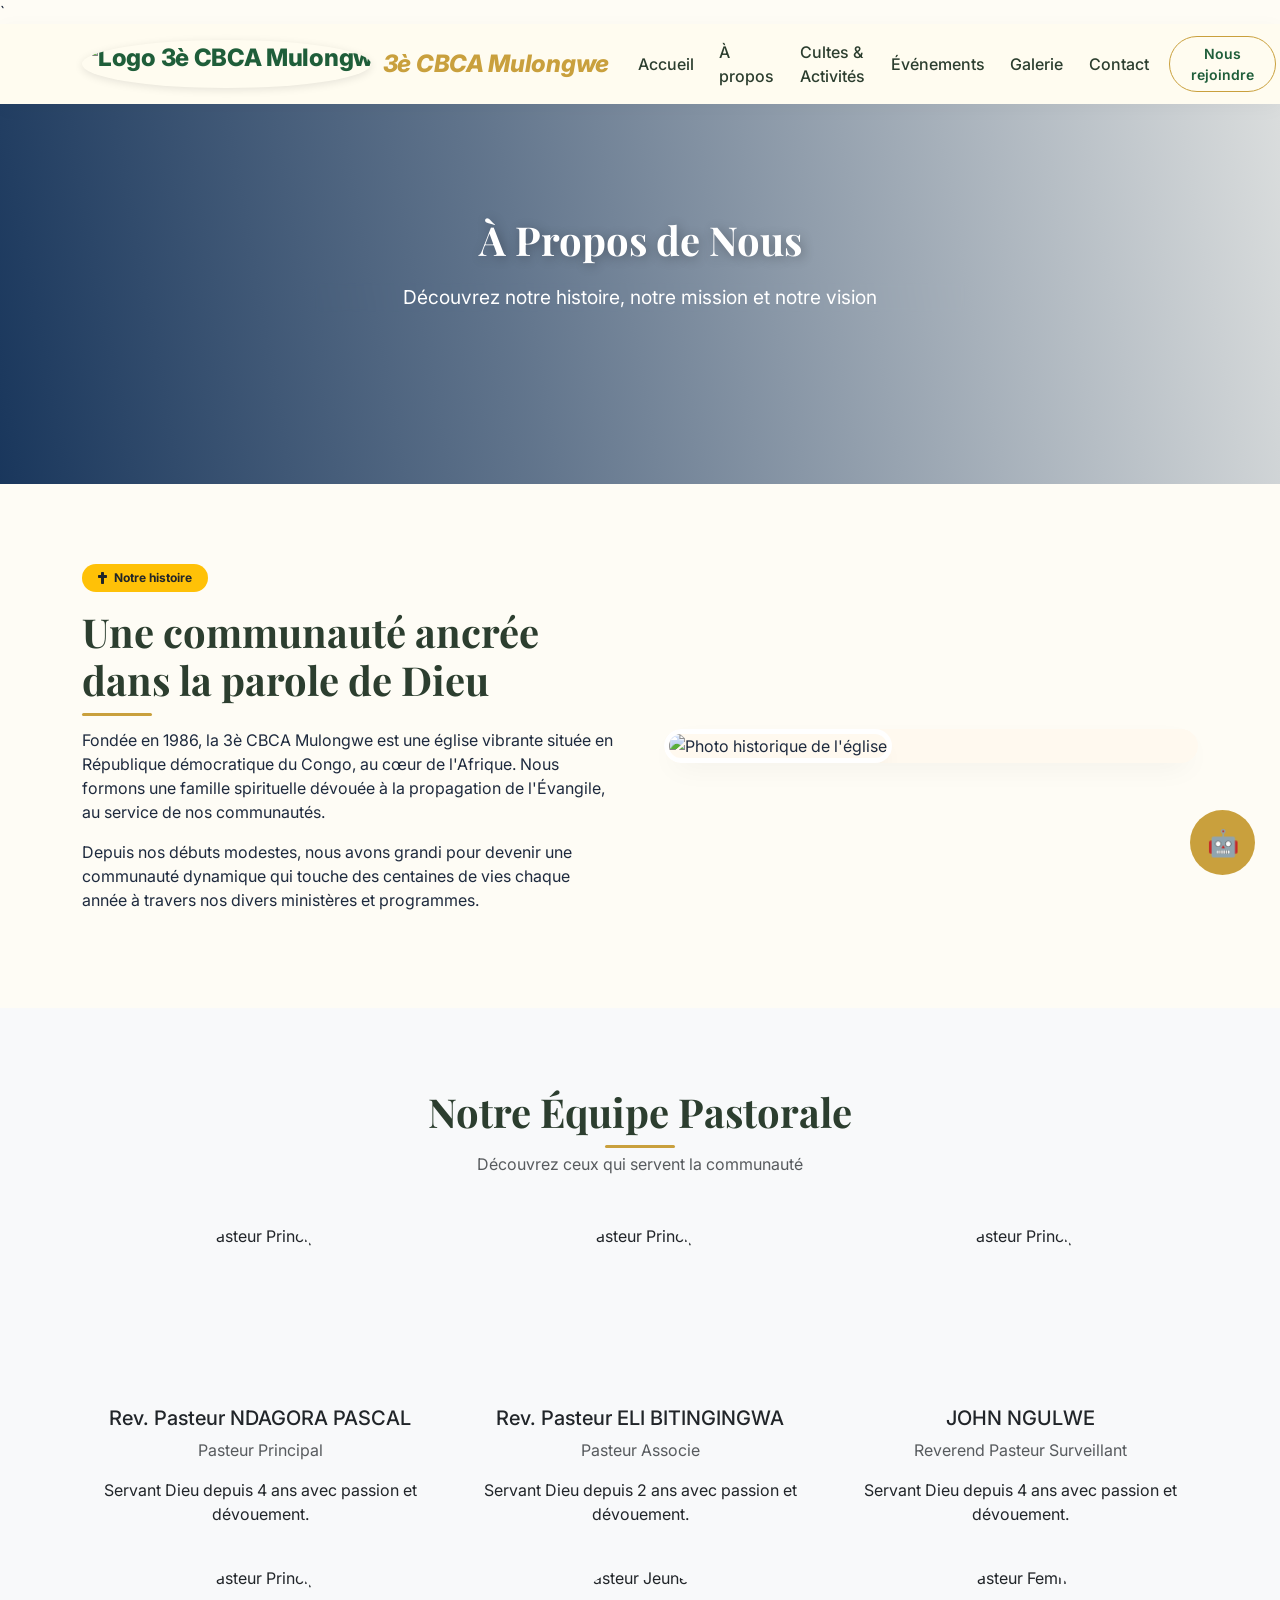
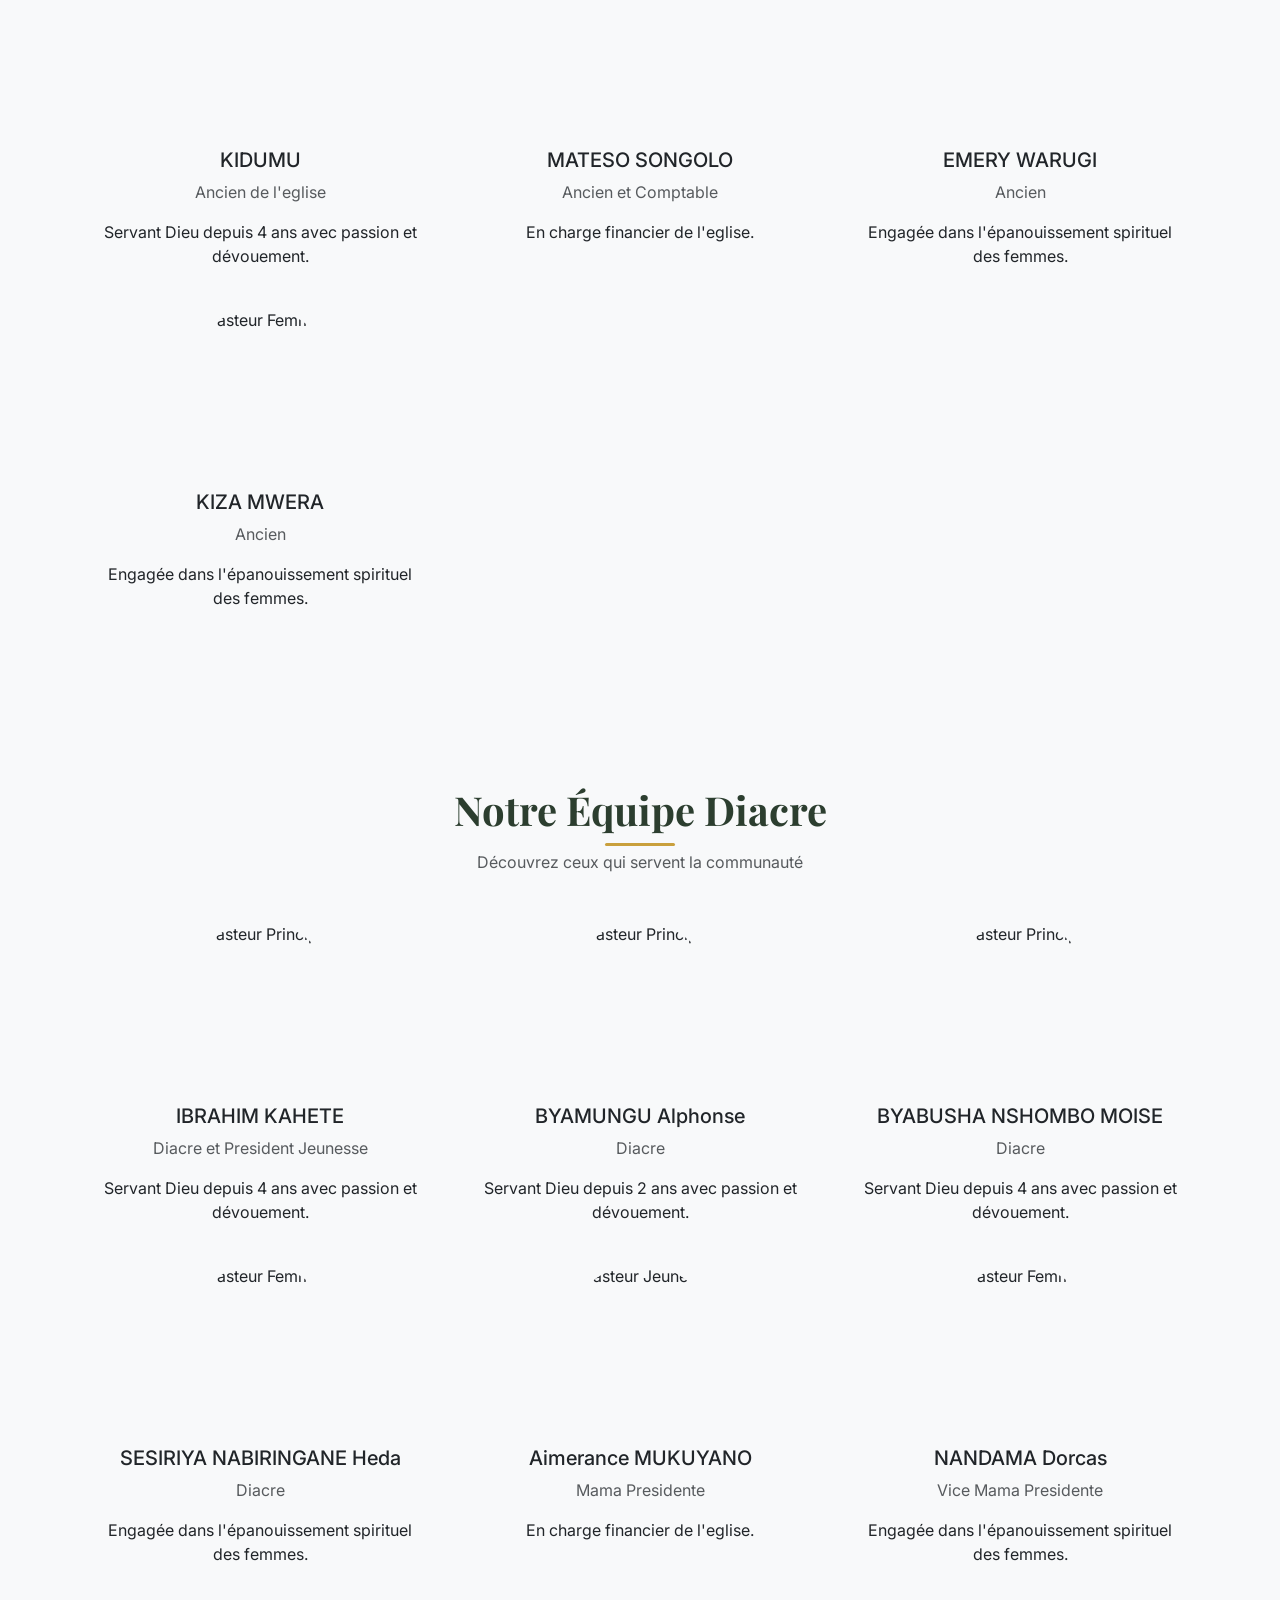
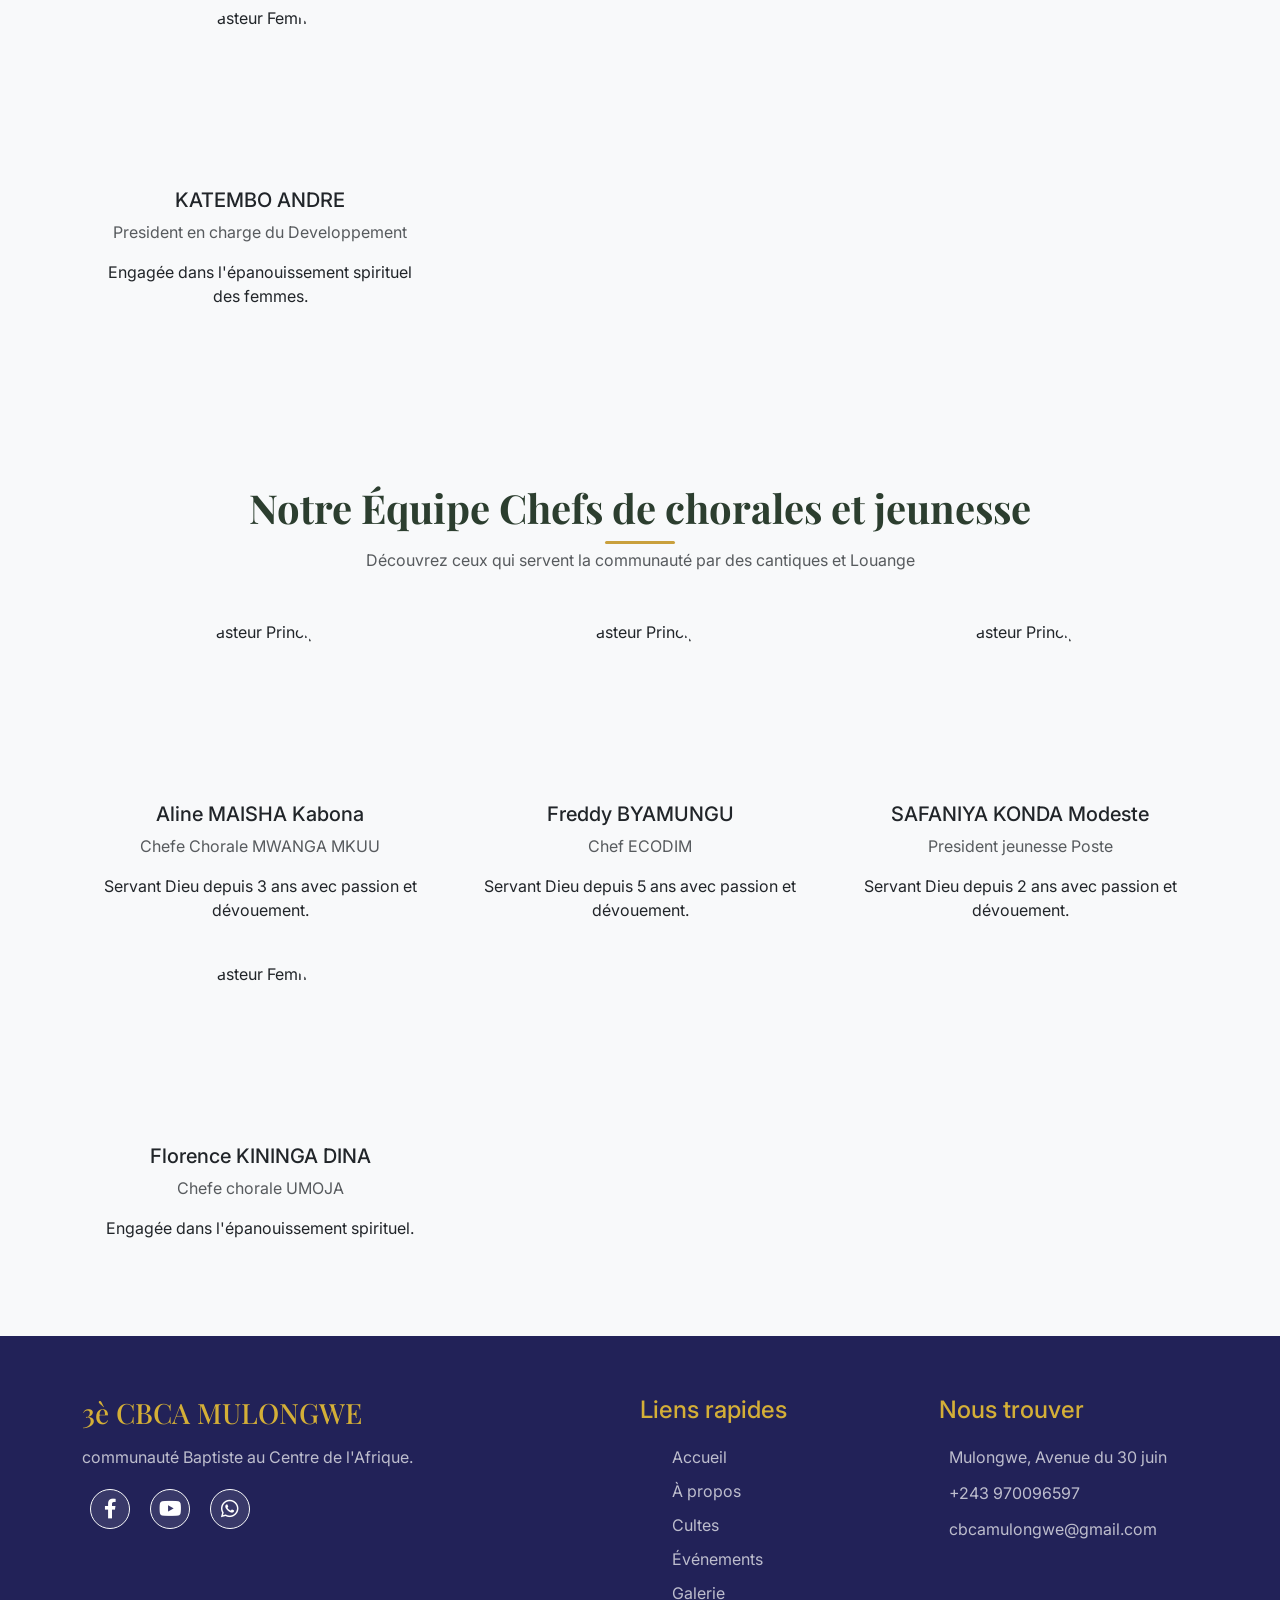
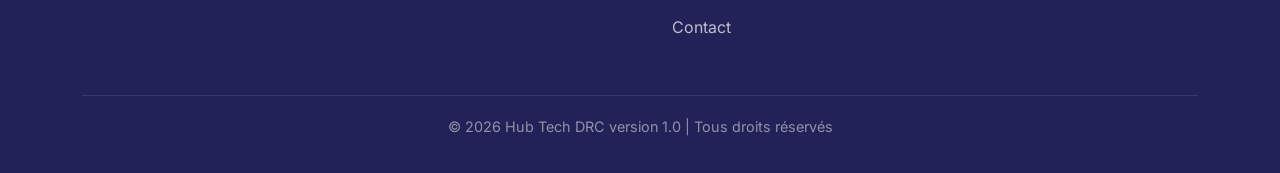
==== a-propos.html @ 523f4569 "Add files via upload" ====
<!DOCTYPE html>
<html lang="fr">
<head>
  <meta charset="UTF-8">
  <meta name="viewport" content="width=device-width, initial-scale=1.0">
  <title>À propos - 3è CBCA Mulongwe</title>
  <!-- Bootstrap 5 CSS + Icons + Google Fonts + Font Awesome + Lightbox -->
  <link href="https://cdn.jsdelivr.net/npm/bootstrap@5.3.0-alpha1/dist/css/bootstrap.min.css" rel="stylesheet">
  <link rel="stylesheet" href="https://cdnjs.cloudflare.com/ajax/libs/font-awesome/6.0.0-beta3/css/all.min.css">
  <link href="https://fonts.googleapis.com/css2?family=Inter:opsz,wght@14..32,300;14..32,400;14..32,600;14..32,700;14..32,800&family=Playfair+Display:ital,wght@0,500;0,700;1,500&display=swap" rel="stylesheet">
  <link href="https://cdnjs.cloudflare.com/ajax/libs/lightbox2/2.11.4/css/lightbox.min.css" rel="stylesheet">
  <link rel="stylesheet" href="style.css">
</head>

<body>

  <!-- NAVBAR (identique à l'index) -->
  ` <nav class="navbar navbar-expand-lg sticky-top">
        <div class="container">
            <a class="navbar-brand" href="index.html">
                <img src="image/logo_cbca.png" alt="Logo 3è CBCA Mulongwe" class="logo-img-nav">
                <span>3è CBCA <span>Mulongwe</span></span>
            </a>
            <button class="navbar-toggler" type="button" data-bs-toggle="collapse" data-bs-target="#mainNav" aria-controls="mainNav" aria-expanded="false" aria-label="Toggle navigation">
                <span class="navbar-toggler-icon"></span>
            </button>
            <div class="collapse navbar-collapse" id="mainNav">
                <ul class="navbar-nav ms-auto mb-2 mb-lg-0 align-items-center">
                <li class="nav-item"><a class="nav-link" href="index.html">Accueil</a></li>
                <li class="nav-item"><a class="nav-link active" href="a-propos.html">À propos</a></li>
                <li class="nav-item"><a class="nav-link" href="cultes.html">Cultes & Activités</a></li>
                <li class="nav-item"><a class="nav-link" href="evenements.html">Événements</a></li>
                <li class="nav-item"><a class="nav-link" href="galerie.html">Galerie</a></li>
                <li class="nav-item"><a class="nav-link" href="contact.html">Contact</a></li>
                <li class="nav-item ms-lg-2 mt-2 mt-lg-0">
                    <a href="contact.html" class="btn btn-outline-gold btn-sm">Nous rejoindre</a>
                </li>
                </ul>
            </div>
        </div>
    </nav>

  <!-- BANNIERE HERO (petite) -->
  <section id="a-propos" class="hero">
    <div class="container hero-content text-center">
      <h1><br><br> À Propos de Nous</h1>
      <p class="lead">Découvrez notre histoire, notre mission et notre vision</p>
    </div>
  </section>

  <!-- SECTION HISTOIRE -->
  <section class="section-padding">
        <div class="container">
        <div class="row g-5 align-items-center">
            <div class="col-lg-6">
            <span class="badge bg-warning text-dark mb-3 px-3 py-2 rounded-pill"><i class="fas fa-cross me-1"></i> Notre histoire</span>
            <h2 class="section-title mb-4">Une communauté ancrée dans la parole de Dieu</h2>
            <p>Fondée en 1986, la 3è CBCA Mulongwe est une église vibrante située en République démocratique du Congo, au cœur de l'Afrique. Nous formons une famille spirituelle dévouée à la propagation de l'Évangile, au service de nos communautés.</p>
            <p>Depuis nos débuts modestes, nous avons grandi pour devenir une communauté dynamique qui touche des centaines de vies chaque année à travers nos divers ministères et programmes.</p>
            </div>
            <div class="col-lg-6">
            <div class="church-card p-0 overflow-hidden">
                <img src="image/logo_cbca.png" alt="Photo historique de l'église" class="church-exterior-img">
            </div>
            </div>
        </div>
        </div>
  </section>

  <!-- SECTION ÉQUIPE PASTORALE -->
  <section class="section-padding bg-light">
    <div class="container">
      <div class="text-center mb-5">
        <h2 class="section-title">Notre Équipe Pastorale</h2>
        <p class="text-muted">Découvrez ceux qui servent la communauté</p>
      </div>
      <div class="row g-4">
        <div class="col-md-4">
          <div class="card text-center border-0 bg-transparent">
            <img src="image/Rev. Pascal.jpg" class="rounded-circle mx-auto d-block mb-3" width="150" height="150" alt="Pasteur Principal">
            <div class="card-body">
              <h5 class="card-title">Rev. Pasteur NDAGORA PASCAL</h5>
              <p class="text-muted">Pasteur Principal</p>
              <p class="card-text">Servant Dieu depuis 4 ans avec passion et dévouement.</p>
            </div>
          </div>
        </div>
        <div class="col-md-4">
          <div class="card text-center border-0 bg-transparent">
            <img src="image/Rev. Eli.jpg" class="rounded-circle mx-auto d-block mb-3" width="150" height="150" alt="Pasteur Principal">
            <div class="card-body">
              <h5 class="card-title">Rev. Pasteur ELI BITINGINGWA</h5>
              <p class="text-muted">Pasteur Associe</p>
              <p class="card-text">Servant Dieu depuis 2 ans avec passion et dévouement.</p>
            </div>
          </div>
        </div>
        <div class="col-md-4">
          <div class="card text-center border-0 bg-transparent">
            <img src="image/RPS John.jpg" class="rounded-circle mx-auto d-block mb-3" width="150" height="150" alt="Pasteur Principal">
            <div class="card-body">
              <h5 class="card-title">JOHN NGULWE</h5>
              <p class="text-muted">Reverend Pasteur Surveillant</p>
              <p class="card-text">Servant Dieu depuis 4 ans avec passion et dévouement.</p>
            </div>
          </div>
        </div>
        <div class="col-md-4">
          <div class="card text-center border-0 bg-transparent">
            <img src="image/Kidumu.jpg" class="rounded-circle mx-auto d-block mb-3" width="150" height="150" alt="Pasteur Principal">
            <div class="card-body">
              <h5 class="card-title">KIDUMU</h5>
              <p class="text-muted">Ancien de l'eglise</p>
              <p class="card-text">Servant Dieu depuis 4 ans avec passion et dévouement.</p>
            </div>
          </div>
        </div>
        <div class="col-md-4">
          <div class="card text-center border-0 bg-transparent">
            <img src="image/Songolo.jpg" class="rounded-circle mx-auto d-block mb-3" width="150" height="150" alt="Pasteur Jeunesse">
            <div class="card-body">
              <h5 class="card-title">MATESO SONGOLO</h5>
              <p class="text-muted">Ancien et Comptable</p>
              <p class="card-text">En charge financier de l'eglise.</p>
            </div>
          </div>
        </div>
        <div class="col-md-4">
          <div class="card text-center border-0 bg-transparent">
            <img src="image/Emery.jpg" class="rounded-circle mx-auto d-block mb-3" width="150" height="150" alt="Pasteur Femmes">
            <div class="card-body">
              <h5 class="card-title">EMERY WARUGI</h5>
              <p class="text-muted">Ancien </p>
              <p class="card-text">Engagée dans l'épanouissement spirituel des femmes.</p>
            </div>
          </div>
        </div>
        <div class="col-md-4">
          <div class="card text-center border-0 bg-transparent">
            <img src="image/Kiza.jpg" class="rounded-circle mx-auto d-block mb-3" width="150" height="150" alt="Pasteur Femmes">
            <div class="card-body">
              <h5 class="card-title">KIZA MWERA</h5>
              <p class="text-muted">Ancien </p>
              <p class="card-text">Engagée dans l'épanouissement spirituel des femmes.</p>
            </div>
          </div>
        </div>
      </div>
    </div>
  </section>

  <!-- Groupe diacre et autres  -->
  <section class="section-padding bg-light">
    <div class="container">
      <div class="text-center mb-5">
        <h2 class="section-title">Notre Équipe Diacre</h2>
        <p class="text-muted">Découvrez ceux qui servent la communauté</p>
      </div>
      <div class="row g-4">
        <div class="col-md-4">
          <div class="card text-center border-0 bg-transparent">
            <img src="image/Ibrahim.jpg" class="rounded-circle mx-auto d-block mb-3" width="150" height="150" alt="Pasteur Principal">
            <div class="card-body">
              <h5 class="card-title">IBRAHIM KAHETE </h5>
              <p class="text-muted">Diacre et President Jeunesse</p>
              <p class="card-text">Servant Dieu depuis 4 ans avec passion et dévouement.</p>
            </div>
          </div>
        </div>
        <div class="col-md-4">
          <div class="card text-center border-0 bg-transparent">
            <img src="image/Alphonse.jpg" class="rounded-circle mx-auto d-block mb-3" width="150" height="150" alt="Pasteur Principal">
            <div class="card-body">
              <h5 class="card-title">BYAMUNGU Alphonse </h5>
              <p class="text-muted">Diacre </p>
              <p class="card-text">Servant Dieu depuis 2 ans avec passion et dévouement.</p>
            </div>
          </div>
        </div>
        <div class="col-md-4">
          <div class="card text-center border-0 bg-transparent">
            <img src="image/Moïse.jpg" class="rounded-circle mx-auto d-block mb-3" width="150" height="150" alt="Pasteur Principal">
            <div class="card-body">
              <h5 class="card-title">BYABUSHA NSHOMBO MOISE</h5>
              <p class="text-muted">Diacre</p>
              <p class="card-text">Servant Dieu depuis 4 ans avec passion et dévouement.</p>
            </div>
          </div>
        </div>
        <div class="col-md-4">
          <div class="card text-center border-0 bg-transparent">
            <img src="image/Heda.jpg" class="rounded-circle mx-auto d-block mb-3" width="150" height="150" alt="Pasteur Femmes">
            <div class="card-body">
              <h5 class="card-title">SESIRIYA NABIRINGANE Heda </h5>
              <p class="text-muted">Diacre </p>
              <p class="card-text">Engagée dans l'épanouissement spirituel des femmes.</p>
            </div>
          </div>
        </div>
        <div class="col-md-4">
          <div class="card text-center border-0 bg-transparent">
            <img src="image/Aimerance.jpg" class="rounded-circle mx-auto d-block mb-3" width="150" height="150" alt="Pasteur Jeunesse">
            <div class="card-body">
              <h5 class="card-title">Aimerance MUKUYANO</h5>
              <p class="text-muted">Mama Presidente</p>
              <p class="card-text">En charge financier de l'eglise.</p>
            </div>
          </div>
        </div>
        <div class="col-md-4">
          <div class="card text-center border-0 bg-transparent">
            <img src="image/Dorcas.jpg" class="rounded-circle mx-auto d-block mb-3" width="150" height="150" alt="Pasteur Femmes">
            <div class="card-body">
              <h5 class="card-title">NANDAMA Dorcas</h5>
              <p class="text-muted">Vice Mama Presidente </p>
              <p class="card-text">Engagée dans l'épanouissement spirituel des femmes.</p>
            </div>
          </div>
        </div>
        <div class="col-md-4">
          <div class="card text-center border-0 bg-transparent">
            <img src="image/André.jpg" class="rounded-circle mx-auto d-block mb-3" width="150" height="150" alt="Pasteur Femmes">
            <div class="card-body">
              <h5 class="card-title">KATEMBO ANDRE</h5>
              <p class="text-muted">President en charge du Developpement </p>
              <p class="card-text">Engagée dans l'épanouissement spirituel des femmes.</p>
            </div>
          </div>
        </div>
      </div>
    </div>
  </section>

  <!-- Chefs des chorales -->
   <section class="section-padding bg-light">
    <div class="container">
      <div class="text-center mb-5">
        <h2 class="section-title">Notre Équipe Chefs de chorales et jeunesse</h2>
        <p class="text-muted">Découvrez ceux qui servent la communauté par des cantiques et Louange</p>
      </div>
      <div class="row g-4">
        <div class="col-md-4">
          <div class="card text-center border-0 bg-transparent">
            <img src="image/Aline.jpg" class="rounded-circle mx-auto d-block mb-3" width="150" height="150" alt="Pasteur Principal">
            <div class="card-body">
              <h5 class="card-title">Aline MAISHA Kabona </h5>
              <p class="text-muted">Chefe Chorale MWANGA MKUU</p>
              <p class="card-text">Servant Dieu depuis 3 ans avec passion et dévouement.</p>
            </div>
          </div>
        </div>
        <div class="col-md-4">
          <div class="card text-center border-0 bg-transparent">
            <img src="image/Freddy.jpg" class="rounded-circle mx-auto d-block mb-3" width="150" height="150" alt="Pasteur Principal">
            <div class="card-body">
              <h5 class="card-title">Freddy BYAMUNGU </h5>
              <p class="text-muted">Chef ECODIM </p>
              <p class="card-text">Servant Dieu depuis 5 ans avec passion et dévouement.</p>
            </div>
          </div>
        </div>
        <div class="col-md-4">
          <div class="card text-center border-0 bg-transparent">
            <img src="image/Sefaniya.jpg" class="rounded-circle mx-auto d-block mb-3" width="150" height="150" alt="Pasteur Principal">
            <div class="card-body">
              <h5 class="card-title">SAFANIYA KONDA Modeste</h5>
              <p class="text-muted">President jeunesse Poste</p>
              <p class="card-text">Servant Dieu depuis 2 ans avec passion et dévouement.</p>
            </div>
          </div>
        </div>
        <div class="col-md-4">
          <div class="card text-center border-0 bg-transparent">
            <img src="image/Florence.jpg" class="rounded-circle mx-auto d-block mb-3" width="150" height="150" alt="Pasteur Femmes">
            <div class="card-body">
              <h5 class="card-title">Florence KININGA DINA </h5>
              <p class="text-muted">Chefe chorale UMOJA </p>
              <p class="card-text">Engagée dans l'épanouissement spirituel.</p>
            </div>
          </div>
        </div>
      </div>
    </div>
  </section>



  <!-- FOOTER -->
    <footer class="footer">
      <div class="container">
        <div class="footer-grid">
            <div class="footer-about">
              <h3>3è CBCA MULONGWE</h3>
              <p>communauté Baptiste au Centre de l'Afrique.</p>
              <div class="footer-social">
                <a href="https://www.facebook.com/profile.php?id=61588190810548" class="btn btn-outline-light btn-lg rounded-circle mx-2"><i class="fab fa-facebook-f"></i></a>
                <a href="https://youtube.com/@hubtechdrc?si=TBOERxqZ5r6x81qi" class="btn btn-outline-light btn-lg rounded-circle mx-2"><i class="fab fa-youtube"></i></a>
                <a href="https://chat.whatsapp.com/GgwyBeBTqSu8wBcDb2ZMI4?mode=gi_t" class="btn btn-outline-light btn-lg rounded-circle mx-2"><i class="fab fa-whatsapp"></i></a>
              </div>
            </div>
            <div class="footer-links">
              <h4>Liens rapides</h4>
              <ul>
                <li><a href="index.html">Accueil</a></li>
                <li><a href="a-propos.html">À propos</a></li>
                <li><a href="cultes.html">Cultes</a></li>
                <li><a href="evenements.html">Événements</a></li>
                <li><a href="galerie.html">Galerie</a></li>
                <li><a href="contact.html">Contact</a></li>
              </ul>
            </div>
            <div class="footer-contact">
              <h4>Nous trouver</h4>
              <p><i class="bi bi-geo-alt"></i> Mulongwe, Avenue du 30 juin</p>
              <p><i class="bi bi-telephone"></i> +243 970096597</p>
              <p><i class="bi bi-envelope"></i> cbcamulongwe@gmail.com</p>
            </div>
          </div>
          <div class="footer-bottom">
            <p>© 2026 Hub Tech DRC version 1.0 | Tous droits réservés</p>
          </div>
      </div>
  </footer>

  
      <!-- ===== ASSISTANT DIGITAL CBCA ===== -->

<!-- Conteneur principal du chatbot -->
  <div id="chatbot-container">

      <!-- En-tête du chatbot -->
      <div id="chatbot-header">
      Assistant CBCA <!-- Titre affiché -->
      
      <!-- Bouton pour fermer le chatbot -->
      <span onclick="toggleChat()">✖</span>
      </div>

      <!-- Corps du chatbot -->
      <div id="chatbot-body">

      <!-- Zone où les messages apparaissent -->
      <div id="chatbot-messages">
          <!-- Message d'accueil automatique -->
          <p><strong>Assistant :</strong> Bonjour 👋 Bienvenue à la 3è CBCA Mulongwe. Comment puis-je vous aider ?</p>
      </div>

      <!-- Champ de saisie utilisateur -->
      <input 
          type="text" 
          id="chatbot-input" 
          placeholder="Posez votre question..."
      >

      <!-- Bouton envoyer -->
      <button onclick="sendMessage()">Envoyer</button>
      </div>
  </div>

  <!-- Bouton flottant pour ouvrir le chatbot -->
  <button id="chatbot-toggle" onclick="toggleChat()">
      🤖
  </button>

  <script src="https://cdn.jsdelivr.net/npm/bootstrap@5.3.0-alpha1/dist/js/bootstrap.bundle.min.js"></script>
  <script src="https://cdnjs.cloudflare.com/ajax/libs/lightbox2/2.11.4/js/lightbox.min.js"></script>
  <script src="script.js"></script>
  <script src="knowledge.js"></script>

</body>
</html>
---- style.css ----
* {
    margin: 0;
    padding: 0;
    box-sizing: border-box;
}

body {
    font-family: 'Inter', sans-serif;
    color: #1e2a3e;
    background-color: #fefcf5;
    scroll-behavior: smooth;
}

h1, h2, h3, .logo-text, .section-title {
    font-family: 'Playfair Display', serif;
}

/* palette inspirante : vert profond + or doux + terre africaine */
:root {
    --church-gold: #c9a03d;
    --church-green: #1f5e3a;
    --church-dark: #2c3e2f;
    --church-cream: #fff9ef;
    --church-soft: #f4ede4;
    --shadow-sm: 0 10px 30px -10px rgba(0,0,0,0.08);
}

/* navbar stylisée avec logo amélioré */
.navbar {
    background: rgba(255, 252, 240, 0.96);
    backdrop-filter: blur(8px);
    box-shadow: 0 4px 20px rgba(0,0,0,0.03);
    transition: all 0.3s;
    padding: 0.5rem 0;
}
.navbar-brand {
    display: flex;
    align-items: center;
    gap: 12px;
    font-weight: 800;
    font-size: 1.5rem;
    color: var(--church-green) !important;
    letter-spacing: -0.3px;
}
.logo-img-nav {
    height: 48px;
    width: auto;
    border-radius: 50%;
    object-fit: cover;
    box-shadow: 0 2px 8px rgba(0,0,0,0.1);
}
.navbar-brand span {
    color: var(--church-gold);
    font-style: italic;
}
.nav-link {
    font-weight: 500;
    color: #2c3e2f !important;
    margin: 0 0.3rem;
    transition: 0.2s;
}
.nav-link:hover {
    color: var(--church-gold) !important;
    transform: translateY(-2px);
}
.btn-outline-gold {
    border: 1.5px solid var(--church-gold);
    color: var(--church-green);
    border-radius: 40px;
    padding: 0.4rem 1.3rem;
    font-weight: 600;
    transition: 0.25s;
}
.btn-outline-gold:hover {
    background: var(--church-gold);
    border-color: var(--church-gold);
    color: #fff;
}


.hero {
    background: linear-gradient(80deg, rgba(13, 44, 84, 0.95) 0%,
     rgba(13, 44, 84, 0.65) 40%, rgba(13, 44, 84, 0.15) 100%, transparent 100%), 
                url('image/cbca_mulongwe_eglise.png');
    background-size: cover;
    background-position: center;
    padding: 1rem 0;
    color: white;
    position: relative;

    /* background-position: 220% center; */
    background-repeat: no-repeat;
    min-height: 380px;
    
}
.hero-content h1 {
    font-size: 2.5rem;
    font-weight: 700;
    text-shadow: 2px 2px 12px rgba(0,0,0,0.3);
}
.hero-content p {
    font-size: 1.2rem;
    max-width: 650px;
    margin: 1.2rem auto;
    font-weight: 400;
    backdrop-filter: blur(2px);
}
.btn-gold {
    background: var(--church-gold);
    color: #1e2a3e;
    font-weight: 700;
    padding: 0.8rem 2rem;
    border-radius: 50px;
    border: none;
    transition: 0.2s;
    box-shadow: 0 6px 14px rgba(0,0,0,0.1);
}
.btn-gold:hover {
    background: #b68b2c;
    transform: translateY(-3px);
    color: white;
}

/* section commune */
.section-padding {
    padding: 5rem 0;
}
.section-title {
    font-size: 2.5rem;
    font-weight: 700;
    color: var(--church-dark);
    margin-bottom: 1rem;
    position: relative;
    display: inline-block;
}
.section-title:after {
    content: '';
    position: absolute;
    bottom: -12px;
    left: 0;
    width: 70px;
    height: 3px;
    background: var(--church-gold);
    border-radius: 5px;
}
.text-center .section-title:after {
    left: 50%;
    transform: translateX(-50%);
}

/* cartes services & événements */
.card-service, .event-card {
    border: none;
    background: white;
    border-radius: 28px;
    box-shadow: var(--shadow-sm);
    transition: all 0.3s ease;
    overflow: hidden;
    margin-bottom: 1.5rem;
    height: 100%;
}
.card-service:hover, .event-card:hover {
    transform: translateY(-8px);
    box-shadow: 0 20px 35px -12px rgba(0,0,0,0.15);
}
.card-service .card-body, .event-card .card-body {
    padding: 2rem 1.5rem;
}
.icon-circle {
    width: 70px;
    height: 70px;
    background: #eef5e9;
    border-radius: 50%;
    display: flex;
    align-items: center;
    justify-content: center;
    margin: 0 auto 1.2rem auto;
    color: var(--church-green);
    font-size: 2rem;
}
.event-img-top {
    height: 220px;
    object-fit: cover;
    width: 100%;
    transition: transform 0.4s;
}
.event-card:hover .event-img-top {
    transform: scale(1.02);
}

/* section pasteur & église */
.pastor-card, .church-card {
    background: var(--church-cream);
    border-radius: 40px;
    padding: 2rem;
    box-shadow: var(--shadow-sm);
}
.pastor-img, .church-exterior-img {
    width: 180px;
    height: 180px;
    object-fit: cover;
    border-radius: 50%;
    border: 5px solid white;
    box-shadow: 0 15px 25px -10px rgba(0,0,0,0.1);
}
.church-exterior-img {
    border-radius: 30px;
    width: 100%;
    height: 280px;
    object-fit: cover;
}

/* galerie images */
.gallery-item {
    overflow: hidden;
    border-radius: 24px;
    transition: 0.25s;
    cursor: pointer;
}
.gallery-img {
    width: 100%;
    height: 220px;
    object-fit: cover;
    transition: transform 0.3s ease;
    border-radius: 24px;
}
.gallery-item:hover .gallery-img {
    transform: scale(1.04);
}




/* Hero small pour les pages internes */
.hero-small {
  background: linear-gradient(105deg, rgba(30,42,62,0.85) 0%, rgba(31,94,58,0.85) 100%), 
              url('image/cbca_mulongwe_eglise.png');
  background-size: cover;
  background-position: center;
  color: white;
  padding: 4rem 0;
}

/* Styles pour les formulaires */
.form-control, .form-select {
  border: 1px solid #ddd;
  padding: 0.75rem;
  border-radius: 8px;
}

.form-control:focus, .form-select:focus {
  border-color: var(--church-gold);
  box-shadow: 0 0 0 0.25rem rgba(201, 160, 61, 0.25);
}

/* Ratio pour les vidéos et cartes */
.ratio {
  border-radius: 12px;
  overflow: hidden;
  box-shadow: 0 5px 15px rgba(0,0,0,0.1);
}

/* Styles spécifiques pour la page contact */
.contact-info h5 {
  font-weight: 600;
  margin-top: 1.5rem;
  color: var(--church-dark);
}


/* Style pour le lien actif dans la navbar */
.navbar .nav-link.active {
    color: var(--church-gold) !important;
    font-weight: 600;
    position: relative;
}

.navbar .nav-link.active:after {
    content: '';
    position: absolute;
    bottom: -5px;
    left: 0;
    width: 100%;
    height: 2px;
    background: var(--church-gold);
}

/* Animations */
.hidden {
    opacity: 0;
    transform: translateY(40px);
    transition: all 0.6s ease;
}

.show {
    opacity: 1;
    transform: translateY(0);
}






/* ========== FOOTER ========== */
.footer {
    /* background: #0F2A20; */
    color: white;
    padding: 60px 0 20px;
    background-color: #222258;
}

.footer-grid {
    display: flex;
    gap: 40px;
    flex-wrap: wrap;
    justify-content: space-between;
    margin-bottom: 40px;
}

.footer-about {
    flex: 2;
    min-width: 250px;
}

.footer-about h3 {
    color: #D4AF37;
    margin-bottom: 15px;
}

.footer-about p {
    color: rgba(255,255,255,0.7);
    margin-bottom: 20px;
}

.footer-social a {
    color: white;
    background: rgba(255,255,255,0.1);
    width: 40px;
    height: 40px;
    display: inline-flex;
    align-items: center;
    justify-content: center;
    border-radius: 50%;
    margin-right: 10px;
    transition: all 0.3s;
}

.footer-social a:hover {
    background: #D4AF37;
    transform: translateY(-3px);
}

.footer-links, .footer-contact {
    flex: 1;
    min-width: 180px;
}

.footer-links h4, .footer-contact h4 {
    color: #D4AF37;
    margin-bottom: 20px;
}

.footer-links ul {
    list-style: none;
}

.footer-links ul li {
    margin-bottom: 10px;
}

.footer-links ul li a {
    color: rgba(255,255,255,0.7);
    text-decoration: none;
    transition: all 0.3s;
}

.footer-links ul li a:hover {
    color: #D4AF37;
    padding-left: 5px;
}

.footer-contact p {
    color: rgba(255,255,255,0.7);
    margin-bottom: 12px;
    display: flex;
    align-items: center;
    gap: 10px;
}

.footer-contact p i {
    color: #D4AF37;
}

.footer-bottom {
    text-align: center;
    padding-top: 20px;
    border-top: 1px solid rgba(255,255,255,0.1);
    color: rgba(255,255,255,0.5);
    font-size: 0.9rem;
}



/* responsive */
@media (max-width: 768px) {
    .hero-content h1 {
    font-size: 2.3rem;
    }
    .section-padding {
    padding: 3rem 0;
    }
    .navbar-brand {
    font-size: 1.2rem;
    }
    .logo-img-nav {
    height: 38px;
    }
} 


/* ===== STYLE DU CHATBOT ===== */

/* Bouton flottant (le rond 🤖) */
#chatbot-toggle {
    position: fixed; /* reste fixe à l'écran */
    bottom: 25px; /* distance du bas */
    right: 25px; /* distance de droite */
    background: var(--church-gold); /* couleur or */
    color: white;
    border: none;
    border-radius: 50%; /* rond */
    width: 65px;
    height: 65px;
    font-size: 26px;
    cursor: pointer;
    z-index: 9999; /* au-dessus de tout */
}
#chatbot-toggle:hover{
    background-color: #9547ee;
}

/* Conteneur principal du chatbot */
#chatbot-container {
    position: fixed; /* reste visible même en scroll */
    bottom: 100px;
    right: 25px;
    width: 320px;
    background: var(--church-cream); /* couleur du site */
    border-radius: 15px;
    box-shadow: 0 10px 30px rgba(0,0,0,0.2);
    display: none; /* caché au départ */
    flex-direction: column;
    z-index: 9999;
}

/* En-tête du chatbot */
#chatbot-header {
    background: var(--church-green); /* vert du site */
    color: white;
    padding: 10px;
    font-weight: bold;
    display: flex;
    justify-content: space-between; /* espace entre titre et X */
}

/* Corps du chatbot */
#chatbot-body {
    padding: 10px;
}

/* Zone des messages */
#chatbot-messages {
    height: 200px; /* hauteur fixe */
    overflow-y: auto; /* scroll si trop de messages */
    font-size: 14px;
    margin-bottom: 10px;
}

/* Champ de saisie */
#chatbot-input {
    width: 100%;
    padding: 8px;
    border-radius: 8px;
    border: 1px solid #ccc;
    margin-bottom: 5px;
}

/* Bouton envoyer */
#chatbot-body button {
    width: 100%;
    padding: 8px;
    background: var(--church-gold);
    color: white;
    border: none;
    border-radius: 8px;
    cursor: pointer;
}
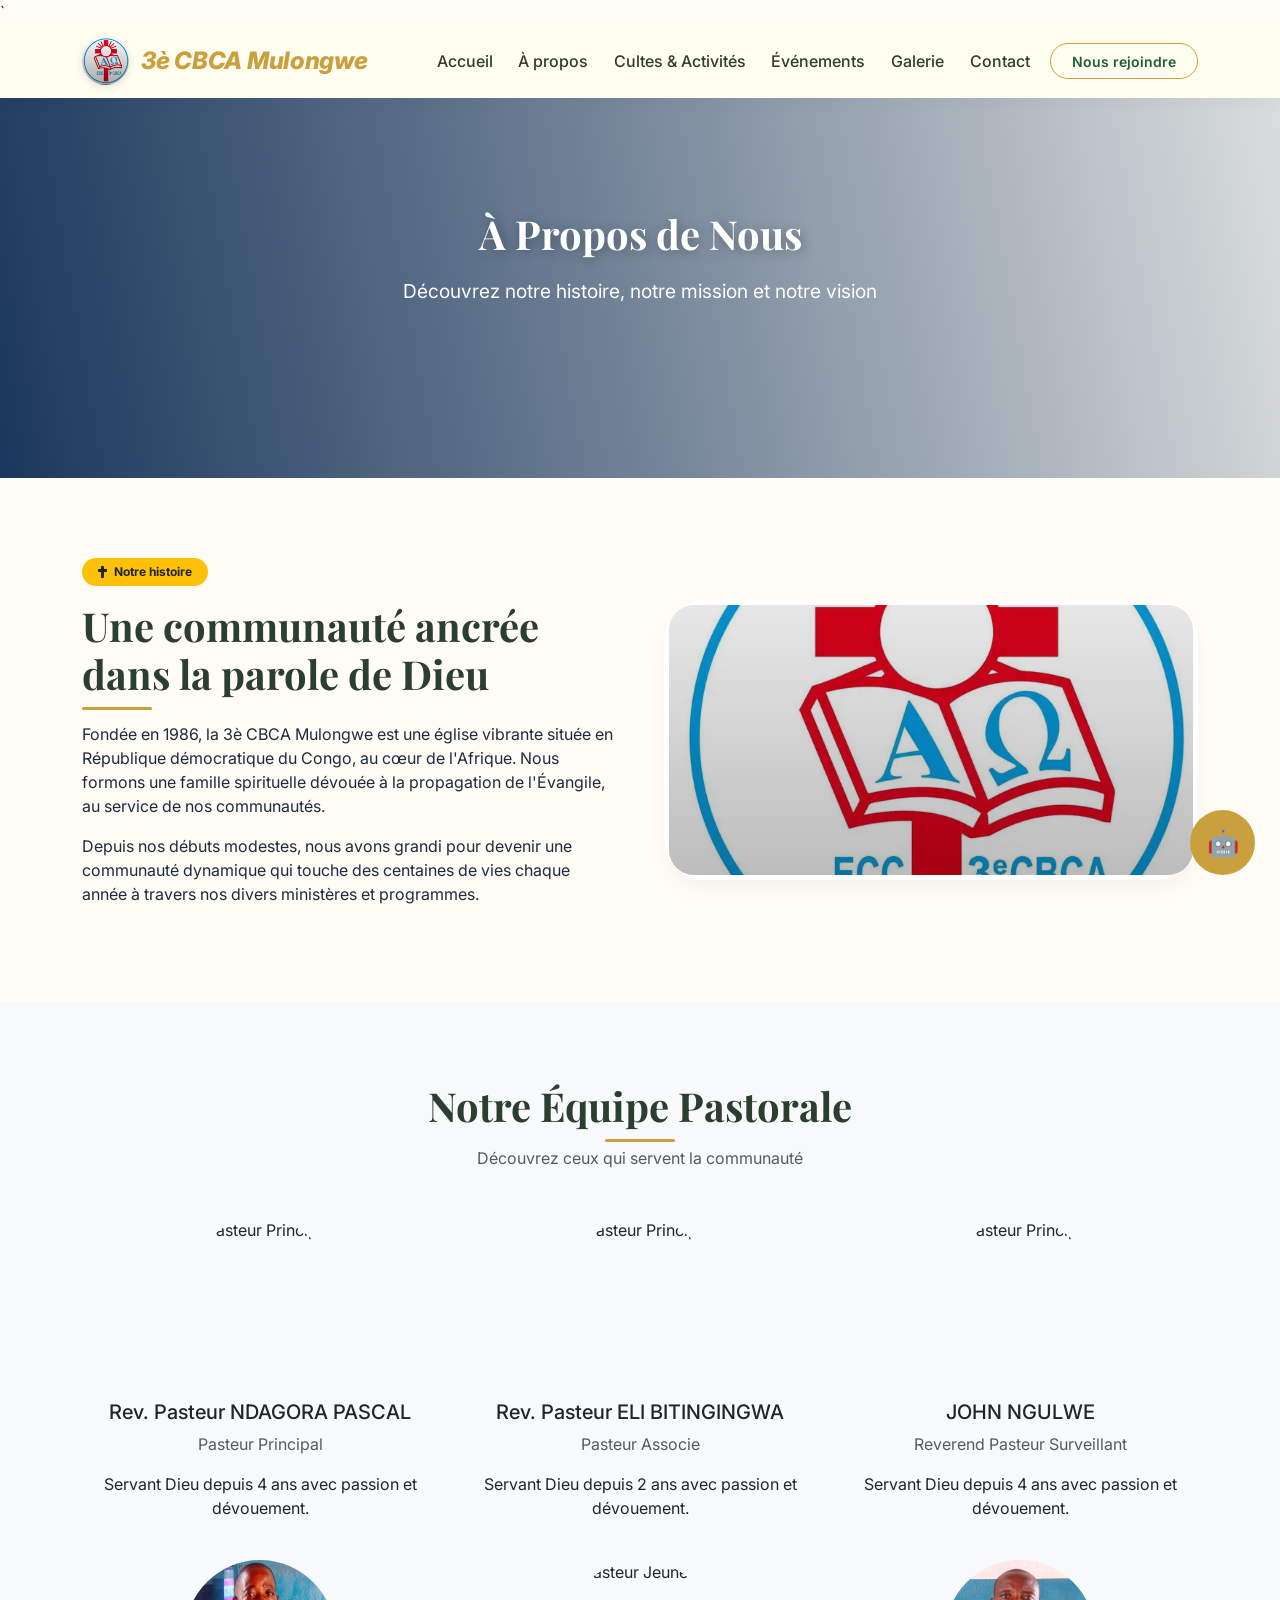
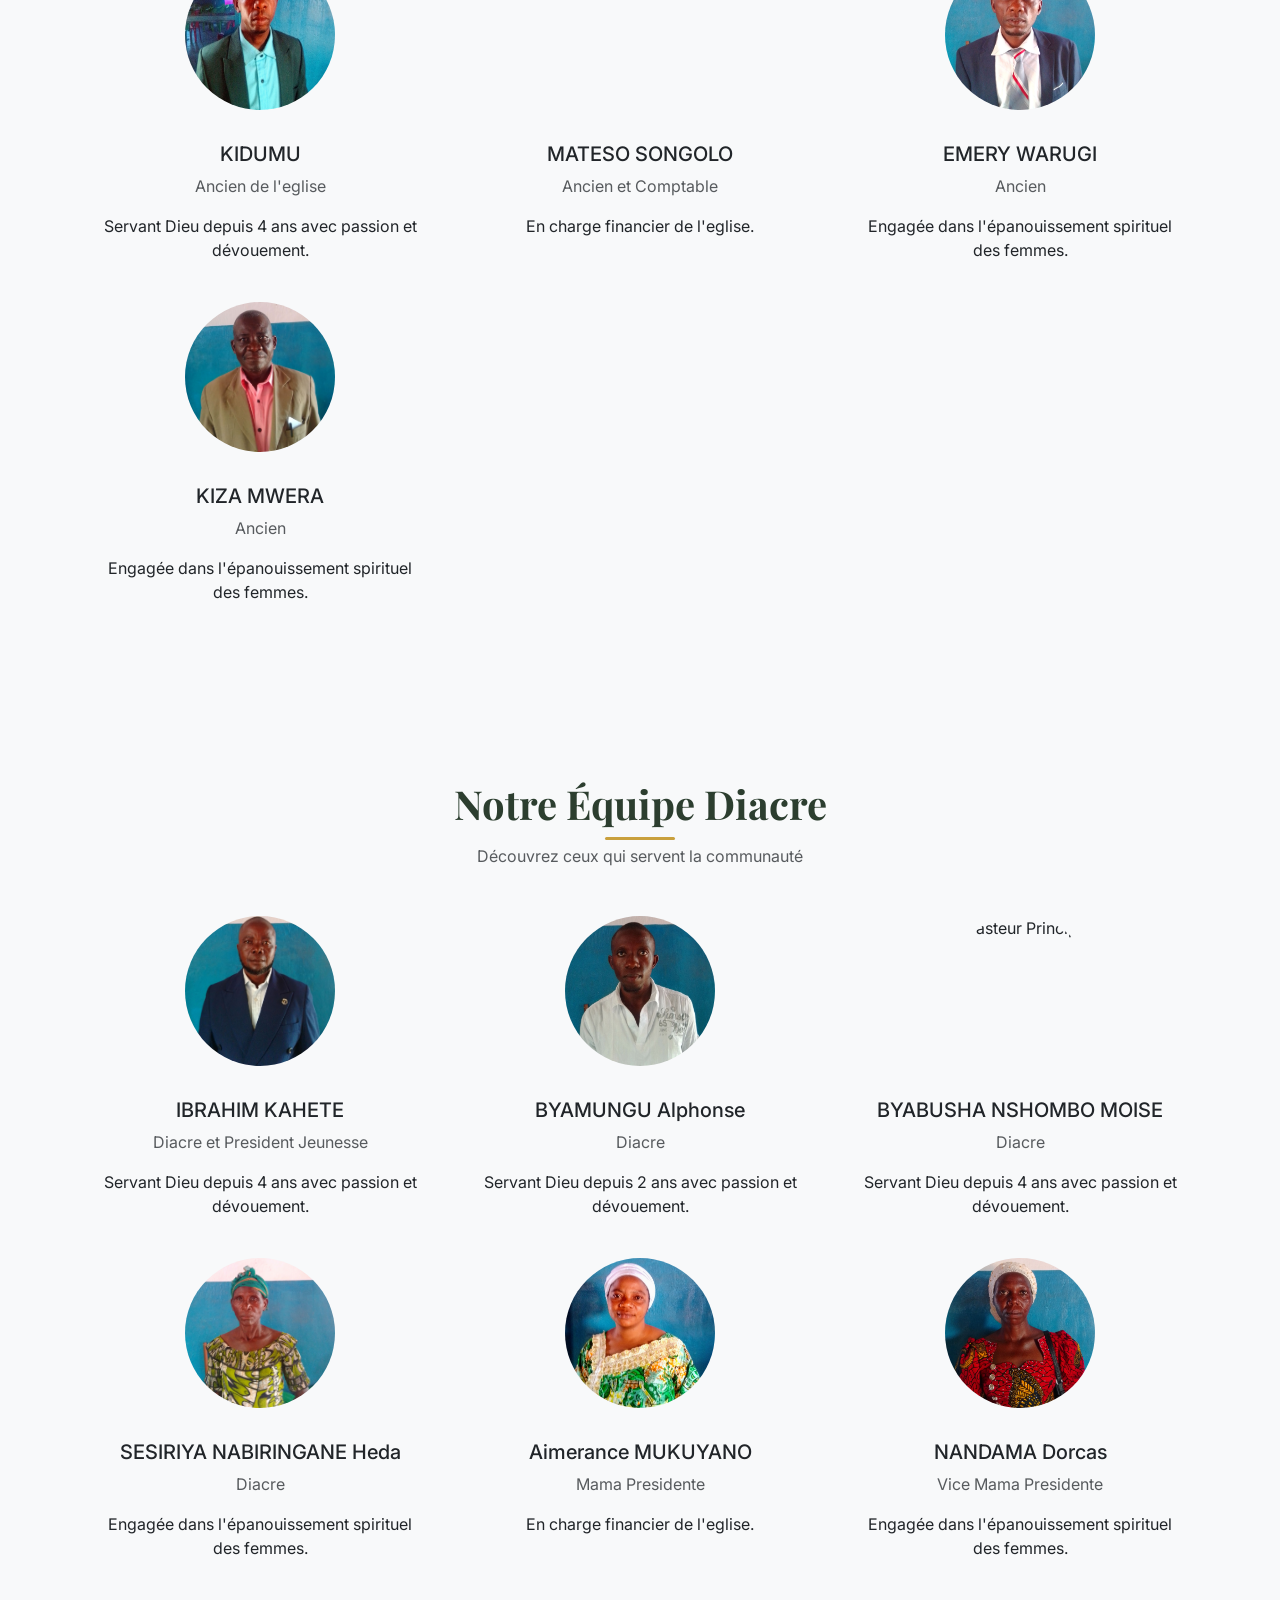
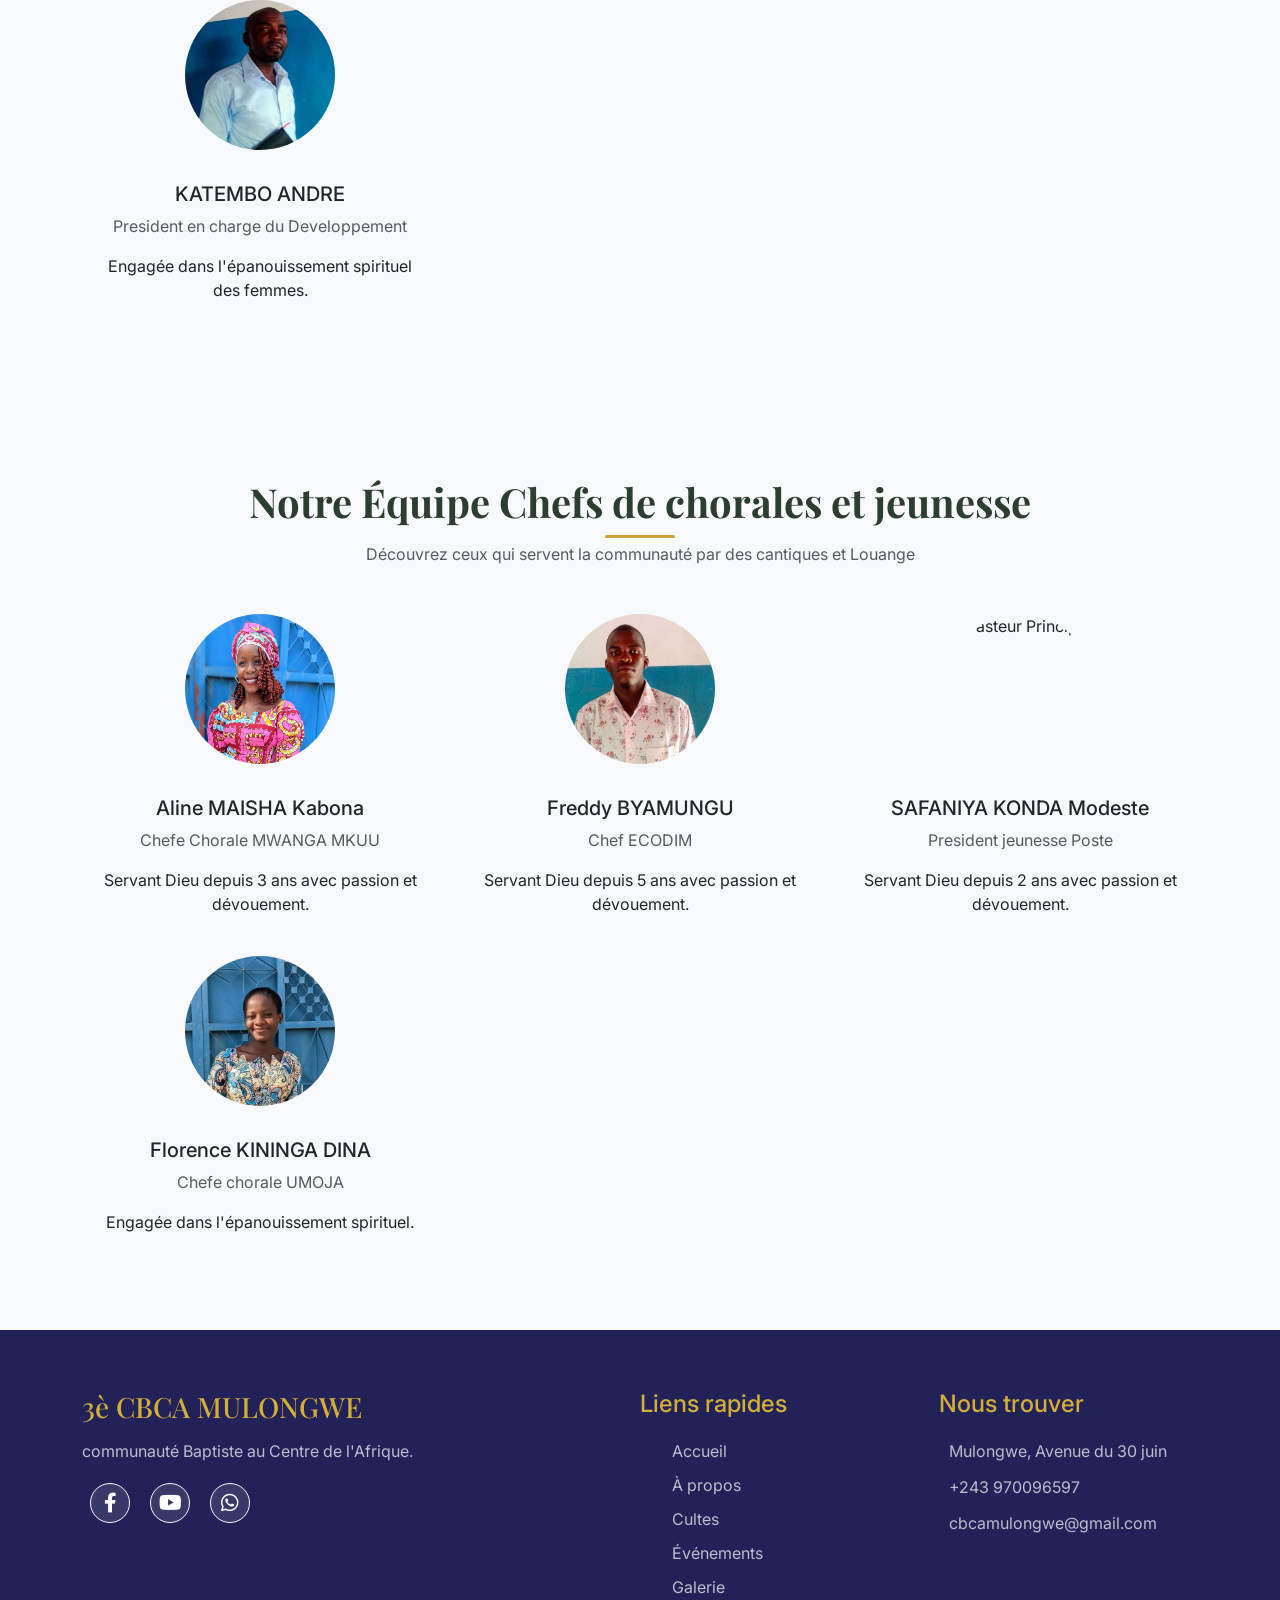
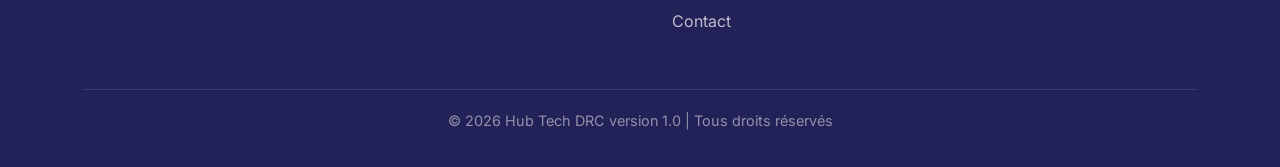
==== commit 3518ea64: "Update print statement from 'Hello' to 'Goodbye'" ====
--- a/a-propos.html
+++ b/a-propos.html
@@ -18,7 +18,7 @@
   ` <nav class="navbar navbar-expand-lg sticky-top">
         <div class="container">
             <a class="navbar-brand" href="index.html">
-                <img src="image/logo_cbca.png" alt="Logo 3è CBCA Mulongwe" class="logo-img-nav">
+                <img src="logo_cbca.png" alt="Logo 3è CBCA Mulongwe" class="logo-img-nav">
                 <span>3è CBCA <span>Mulongwe</span></span>
             </a>
             <button class="navbar-toggler" type="button" data-bs-toggle="collapse" data-bs-target="#mainNav" aria-controls="mainNav" aria-expanded="false" aria-label="Toggle navigation">
@@ -60,7 +60,7 @@
             </div>
             <div class="col-lg-6">
             <div class="church-card p-0 overflow-hidden">
-                <img src="image/logo_cbca.png" alt="Photo historique de l'église" class="church-exterior-img">
+                <img src="logo_cbca.png" alt="Photo historique de l'église" class="church-exterior-img">
             </div>
             </div>
         </div>
@@ -77,7 +77,7 @@
       <div class="row g-4">
         <div class="col-md-4">
           <div class="card text-center border-0 bg-transparent">
-            <img src="image/Rev. Pascal.jpg" class="rounded-circle mx-auto d-block mb-3" width="150" height="150" alt="Pasteur Principal">
+            <img src="Rev. Pascal.jpg" class="rounded-circle mx-auto d-block mb-3" width="150" height="150" alt="Pasteur Principal">
             <div class="card-body">
               <h5 class="card-title">Rev. Pasteur NDAGORA PASCAL</h5>
               <p class="text-muted">Pasteur Principal</p>
@@ -87,7 +87,7 @@
         </div>
         <div class="col-md-4">
           <div class="card text-center border-0 bg-transparent">
-            <img src="image/Rev. Eli.jpg" class="rounded-circle mx-auto d-block mb-3" width="150" height="150" alt="Pasteur Principal">
+            <img src="Rev. Eli.jpg" class="rounded-circle mx-auto d-block mb-3" width="150" height="150" alt="Pasteur Principal">
             <div class="card-body">
               <h5 class="card-title">Rev. Pasteur ELI BITINGINGWA</h5>
               <p class="text-muted">Pasteur Associe</p>
@@ -97,7 +97,7 @@
         </div>
         <div class="col-md-4">
           <div class="card text-center border-0 bg-transparent">
-            <img src="image/RPS John.jpg" class="rounded-circle mx-auto d-block mb-3" width="150" height="150" alt="Pasteur Principal">
+            <img src="RPS John.jpg" class="rounded-circle mx-auto d-block mb-3" width="150" height="150" alt="Pasteur Principal">
             <div class="card-body">
               <h5 class="card-title">JOHN NGULWE</h5>
               <p class="text-muted">Reverend Pasteur Surveillant</p>
@@ -107,7 +107,7 @@
         </div>
         <div class="col-md-4">
           <div class="card text-center border-0 bg-transparent">
-            <img src="image/Kidumu.jpg" class="rounded-circle mx-auto d-block mb-3" width="150" height="150" alt="Pasteur Principal">
+            <img src="Kidumu.jpg" class="rounded-circle mx-auto d-block mb-3" width="150" height="150" alt="Pasteur Principal">
             <div class="card-body">
               <h5 class="card-title">KIDUMU</h5>
               <p class="text-muted">Ancien de l'eglise</p>
@@ -117,7 +117,7 @@
         </div>
         <div class="col-md-4">
           <div class="card text-center border-0 bg-transparent">
-            <img src="image/Songolo.jpg" class="rounded-circle mx-auto d-block mb-3" width="150" height="150" alt="Pasteur Jeunesse">
+            <img src="Songolo.jpg" class="rounded-circle mx-auto d-block mb-3" width="150" height="150" alt="Pasteur Jeunesse">
             <div class="card-body">
               <h5 class="card-title">MATESO SONGOLO</h5>
               <p class="text-muted">Ancien et Comptable</p>
@@ -127,7 +127,7 @@
         </div>
         <div class="col-md-4">
           <div class="card text-center border-0 bg-transparent">
-            <img src="image/Emery.jpg" class="rounded-circle mx-auto d-block mb-3" width="150" height="150" alt="Pasteur Femmes">
+            <img src="Emery.jpg" class="rounded-circle mx-auto d-block mb-3" width="150" height="150" alt="Pasteur Femmes">
             <div class="card-body">
               <h5 class="card-title">EMERY WARUGI</h5>
               <p class="text-muted">Ancien </p>
@@ -137,7 +137,7 @@
         </div>
         <div class="col-md-4">
           <div class="card text-center border-0 bg-transparent">
-            <img src="image/Kiza.jpg" class="rounded-circle mx-auto d-block mb-3" width="150" height="150" alt="Pasteur Femmes">
+            <img src="Kiza.jpg" class="rounded-circle mx-auto d-block mb-3" width="150" height="150" alt="Pasteur Femmes">
             <div class="card-body">
               <h5 class="card-title">KIZA MWERA</h5>
               <p class="text-muted">Ancien </p>
@@ -159,7 +159,7 @@
       <div class="row g-4">
         <div class="col-md-4">
           <div class="card text-center border-0 bg-transparent">
-            <img src="image/Ibrahim.jpg" class="rounded-circle mx-auto d-block mb-3" width="150" height="150" alt="Pasteur Principal">
+            <img src="Ibrahim.jpg" class="rounded-circle mx-auto d-block mb-3" width="150" height="150" alt="Pasteur Principal">
             <div class="card-body">
               <h5 class="card-title">IBRAHIM KAHETE </h5>
               <p class="text-muted">Diacre et President Jeunesse</p>
@@ -169,7 +169,7 @@
         </div>
         <div class="col-md-4">
           <div class="card text-center border-0 bg-transparent">
-            <img src="image/Alphonse.jpg" class="rounded-circle mx-auto d-block mb-3" width="150" height="150" alt="Pasteur Principal">
+            <img src="Alphonse.jpg" class="rounded-circle mx-auto d-block mb-3" width="150" height="150" alt="Pasteur Principal">
             <div class="card-body">
               <h5 class="card-title">BYAMUNGU Alphonse </h5>
               <p class="text-muted">Diacre </p>
@@ -179,7 +179,7 @@
         </div>
         <div class="col-md-4">
           <div class="card text-center border-0 bg-transparent">
-            <img src="image/Moïse.jpg" class="rounded-circle mx-auto d-block mb-3" width="150" height="150" alt="Pasteur Principal">
+            <img src="Moïse.jpg" class="rounded-circle mx-auto d-block mb-3" width="150" height="150" alt="Pasteur Principal">
             <div class="card-body">
               <h5 class="card-title">BYABUSHA NSHOMBO MOISE</h5>
               <p class="text-muted">Diacre</p>
@@ -189,7 +189,7 @@
         </div>
         <div class="col-md-4">
           <div class="card text-center border-0 bg-transparent">
-            <img src="image/Heda.jpg" class="rounded-circle mx-auto d-block mb-3" width="150" height="150" alt="Pasteur Femmes">
+            <img src="Heda.jpg" class="rounded-circle mx-auto d-block mb-3" width="150" height="150" alt="Pasteur Femmes">
             <div class="card-body">
               <h5 class="card-title">SESIRIYA NABIRINGANE Heda </h5>
               <p class="text-muted">Diacre </p>
@@ -199,7 +199,7 @@
         </div>
         <div class="col-md-4">
           <div class="card text-center border-0 bg-transparent">
-            <img src="image/Aimerance.jpg" class="rounded-circle mx-auto d-block mb-3" width="150" height="150" alt="Pasteur Jeunesse">
+            <img src="Aimerance.jpg" class="rounded-circle mx-auto d-block mb-3" width="150" height="150" alt="Pasteur Jeunesse">
             <div class="card-body">
               <h5 class="card-title">Aimerance MUKUYANO</h5>
               <p class="text-muted">Mama Presidente</p>
@@ -209,7 +209,7 @@
         </div>
         <div class="col-md-4">
           <div class="card text-center border-0 bg-transparent">
-            <img src="image/Dorcas.jpg" class="rounded-circle mx-auto d-block mb-3" width="150" height="150" alt="Pasteur Femmes">
+            <img src="Dorcas.jpg" class="rounded-circle mx-auto d-block mb-3" width="150" height="150" alt="Pasteur Femmes">
             <div class="card-body">
               <h5 class="card-title">NANDAMA Dorcas</h5>
               <p class="text-muted">Vice Mama Presidente </p>
@@ -219,7 +219,7 @@
         </div>
         <div class="col-md-4">
           <div class="card text-center border-0 bg-transparent">
-            <img src="image/André.jpg" class="rounded-circle mx-auto d-block mb-3" width="150" height="150" alt="Pasteur Femmes">
+            <img src="André.jpg" class="rounded-circle mx-auto d-block mb-3" width="150" height="150" alt="Pasteur Femmes">
             <div class="card-body">
               <h5 class="card-title">KATEMBO ANDRE</h5>
               <p class="text-muted">President en charge du Developpement </p>
@@ -241,7 +241,7 @@
       <div class="row g-4">
         <div class="col-md-4">
           <div class="card text-center border-0 bg-transparent">
-            <img src="image/Aline.jpg" class="rounded-circle mx-auto d-block mb-3" width="150" height="150" alt="Pasteur Principal">
+            <img src="Aline.jpg" class="rounded-circle mx-auto d-block mb-3" width="150" height="150" alt="Pasteur Principal">
             <div class="card-body">
               <h5 class="card-title">Aline MAISHA Kabona </h5>
               <p class="text-muted">Chefe Chorale MWANGA MKUU</p>
@@ -251,7 +251,7 @@
         </div>
         <div class="col-md-4">
           <div class="card text-center border-0 bg-transparent">
-            <img src="image/Freddy.jpg" class="rounded-circle mx-auto d-block mb-3" width="150" height="150" alt="Pasteur Principal">
+            <img src="Freddy.jpg" class="rounded-circle mx-auto d-block mb-3" width="150" height="150" alt="Pasteur Principal">
             <div class="card-body">
               <h5 class="card-title">Freddy BYAMUNGU </h5>
               <p class="text-muted">Chef ECODIM </p>
@@ -261,7 +261,7 @@
         </div>
         <div class="col-md-4">
           <div class="card text-center border-0 bg-transparent">
-            <img src="image/Sefaniya.jpg" class="rounded-circle mx-auto d-block mb-3" width="150" height="150" alt="Pasteur Principal">
+            <img src="Sefaniya.jpg" class="rounded-circle mx-auto d-block mb-3" width="150" height="150" alt="Pasteur Principal">
             <div class="card-body">
               <h5 class="card-title">SAFANIYA KONDA Modeste</h5>
               <p class="text-muted">President jeunesse Poste</p>
@@ -271,7 +271,7 @@
         </div>
         <div class="col-md-4">
           <div class="card text-center border-0 bg-transparent">
-            <img src="image/Florence.jpg" class="rounded-circle mx-auto d-block mb-3" width="150" height="150" alt="Pasteur Femmes">
+            <img src="Florence.jpg" class="rounded-circle mx-auto d-block mb-3" width="150" height="150" alt="Pasteur Femmes">
             <div class="card-body">
               <h5 class="card-title">Florence KININGA DINA </h5>
               <p class="text-muted">Chefe chorale UMOJA </p>
@@ -368,4 +368,4 @@
   <script src="knowledge.js"></script>
 
 </body>
-</html>+</html>
